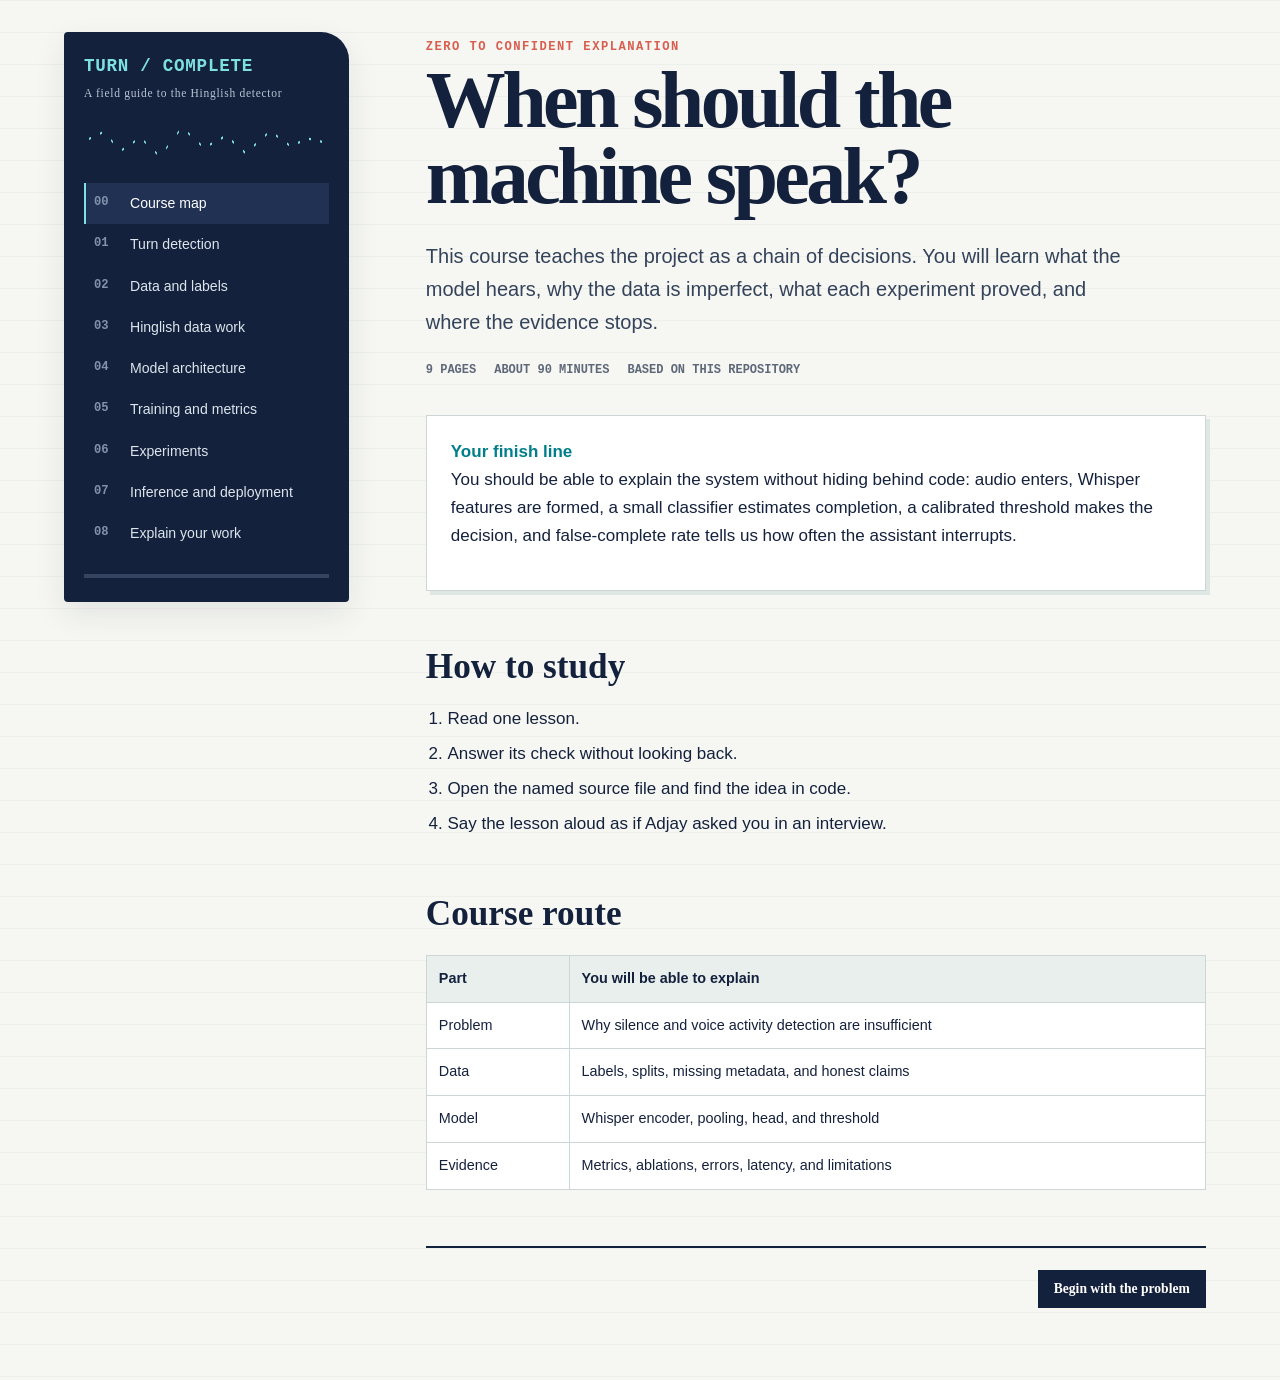
==== tutorial/index.html @ 8995cab4 "feat(docs): add interactive tutorial" ====
<!doctype html><html lang="en"><head><meta charset="utf-8"><meta name="viewport" content="width=device-width,initial-scale=1"><title>Hinglish turn detection course</title><link rel="stylesheet" href="assets/site.css"></head><body><div class="shell"><aside class="sidebar" data-nav></aside><main><p class="eyebrow">Zero to confident explanation</p><h1>When should the machine speak?</h1><p class="lead">This course teaches the project as a chain of decisions. You will learn what the model hears, why the data is imperfect, what each experiment proved, and where the evidence stops.</p><div class="lesson-meta"><span>9 PAGES</span><span>ABOUT 90 MINUTES</span><span>BASED ON THIS REPOSITORY</span></div><div class="card"><strong>Your finish line</strong><p>You should be able to explain the system without hiding behind code: audio enters, Whisper features are formed, a small classifier estimates completion, a calibrated threshold makes the decision, and false-complete rate tells us how often the assistant interrupts.</p></div><h2>How to study</h2><ol><li>Read one lesson.</li><li>Answer its check without looking back.</li><li>Open the named source file and find the idea in code.</li><li>Say the lesson aloud as if Adjay asked you in an interview.</li></ol><h2>Course route</h2><table><tr><th>Part</th><th>You will be able to explain</th></tr><tr><td>Problem</td><td>Why silence and voice activity detection are insufficient</td></tr><tr><td>Data</td><td>Labels, splits, missing metadata, and honest claims</td></tr><tr><td>Model</td><td>Whisper encoder, pooling, head, and threshold</td></tr><tr><td>Evidence</td><td>Metrics, ablations, errors, latency, and limitations</td></tr></table><div class="actions"><span></span><a class="button" href="01-problem.html">Begin with the problem</a></div></main></div><script src="assets/site.js"></script></body></html>
---- tutorial/assets/site.css ----
:root{--ink:#14213d;--cyan:#007f8b;--paper:#f6f7f2;--white:#fff;--coral:#d95d4f;--muted:#5e6878;--line:#ccd6d7;--shadow:0 12px 32px rgba(20,33,61,.09)}
*{box-sizing:border-box}html{scroll-behavior:smooth}body{margin:0;background:var(--paper);color:var(--ink);font:17px/1.65 "Segoe UI",Arial,sans-serif;background-image:linear-gradient(rgba(20,33,61,.035) 1px,transparent 1px);background-size:100% 32px}
a{color:var(--cyan);text-underline-offset:3px}a:hover{color:var(--coral)}:focus-visible{outline:3px solid var(--coral);outline-offset:3px}.shell{display:grid;grid-template-columns:285px minmax(0,780px);gap:clamp(28px,6vw,84px);max-width:1200px;margin:auto;padding:32px 24px 72px}.sidebar{position:sticky;top:24px;align-self:start;max-height:calc(100vh - 48px);overflow:auto;background:var(--ink);color:white;padding:24px 20px;border-radius:4px 28px 4px 4px;box-shadow:var(--shadow)}
.brand{font:700 1.1rem/1.2 Consolas,monospace;color:#7de1e2;letter-spacing:.04em}.brand small{display:block;color:#b9c4d3;font:500 .72rem/1.4 "Segoe UI";margin-top:8px}.wave{height:38px;margin:22px 0;background:repeating-linear-gradient(90deg,transparent 0 5px,#7de1e2 5px 7px,transparent 7px 11px);clip-path:polygon(0 45%,8% 20%,15% 70%,23% 35%,31% 85%,40% 8%,49% 62%,58% 30%,66% 76%,76% 18%,84% 56%,92% 38%,100% 50%,100% 56%,92% 44%,84% 62%,76% 24%,66% 82%,58% 36%,49% 68%,40% 14%,31% 91%,23% 41%,15% 76%,8% 26%,0 51%)}nav a{display:grid;grid-template-columns:28px 1fr;gap:8px;padding:9px 8px;color:#dce5ec;text-decoration:none;border-left:2px solid transparent;font-size:.88rem}nav a:hover,nav a[aria-current=page]{background:#203153;color:white;border-color:#7de1e2}nav a.done .n{color:#7de1e2}.n{font:700 .76rem Consolas,monospace;color:#8192aa;padding-top:3px}.progress{height:4px;background:#344461;margin-top:20px}.progress span{display:block;height:100%;background:#7de1e2;width:0}
main{min-width:0}.eyebrow{font:700 .76rem Consolas,monospace;color:var(--coral);letter-spacing:.12em;text-transform:uppercase;margin:8px 0}h1{font:800 clamp(2.4rem,7vw,5rem)/.95 Georgia,serif;letter-spacing:-.045em;margin:0 0 26px;max-width:820px}h2{font:750 clamp(1.55rem,4vw,2.2rem)/1.15 Georgia,serif;margin:56px 0 16px}h3{margin:32px 0 8px;font-size:1.05rem;text-transform:uppercase;letter-spacing:.06em}p{margin:0 0 18px}.lead{font-size:1.25rem;color:#34425a;max-width:700px}.lesson-meta{display:flex;gap:18px;flex-wrap:wrap;margin:24px 0 38px;font:700 .75rem Consolas,monospace;color:var(--muted)}.card,.example{background:var(--white);border:1px solid var(--line);padding:22px 24px;margin:24px 0;box-shadow:4px 4px 0 #dfe7e5}.card strong:first-child{color:var(--cyan)}.warning{border-left:5px solid var(--coral)}.formula{background:var(--ink);color:#eaf6f5;padding:20px 24px;overflow:auto;font:500 .9rem/1.7 Consolas,monospace;border-radius:3px}code{font:500 .88em Consolas,monospace;background:#e4ecea;padding:.12em .35em}pre code{background:transparent;padding:0}table{width:100%;border-collapse:collapse;background:white;font-size:.9rem;margin:20px 0}th,td{padding:11px 12px;border:1px solid var(--line);text-align:left}th{background:#e8efed}ul,ol{padding-left:1.35rem}li{margin:.45rem 0}.decision{display:grid;grid-template-columns:1fr 1fr;gap:12px}.decision div{padding:18px;background:white;border-top:4px solid var(--cyan)}.decision .bad{border-color:var(--coral)}details{background:white;border:1px solid var(--line);margin:12px 0;padding:14px 18px}summary{cursor:pointer;font-weight:700}.quiz label{display:block;padding:8px;margin:6px 0;background:#edf2f0;cursor:pointer}.quiz-result{font-weight:700;min-height:1.5em}.actions{display:flex;justify-content:space-between;align-items:center;gap:12px;margin-top:56px;padding-top:22px;border-top:2px solid var(--ink)}.button{display:inline-block;background:var(--ink);color:white;text-decoration:none;padding:11px 16px;border:0;font:700 .85rem "Segoe UI";cursor:pointer}.button:hover{background:var(--cyan);color:white}.complete{background:var(--cyan)}
@media(max-width:820px){.shell{display:block;padding:18px 16px 54px}.sidebar{position:relative;top:0;max-height:none;margin-bottom:42px;border-radius:4px 20px 4px 4px}nav{display:grid;grid-template-columns:1fr 1fr}.decision{grid-template-columns:1fr}h1{font-size:3rem}}@media(max-width:620px){nav{grid-template-columns:1fr}}@media(max-width:480px){.shell{padding:12px}.sidebar{padding:18px}.card,.example{padding:17px}body{font-size:16px}}@media(prefers-reduced-motion:reduce){html{scroll-behavior:auto}}
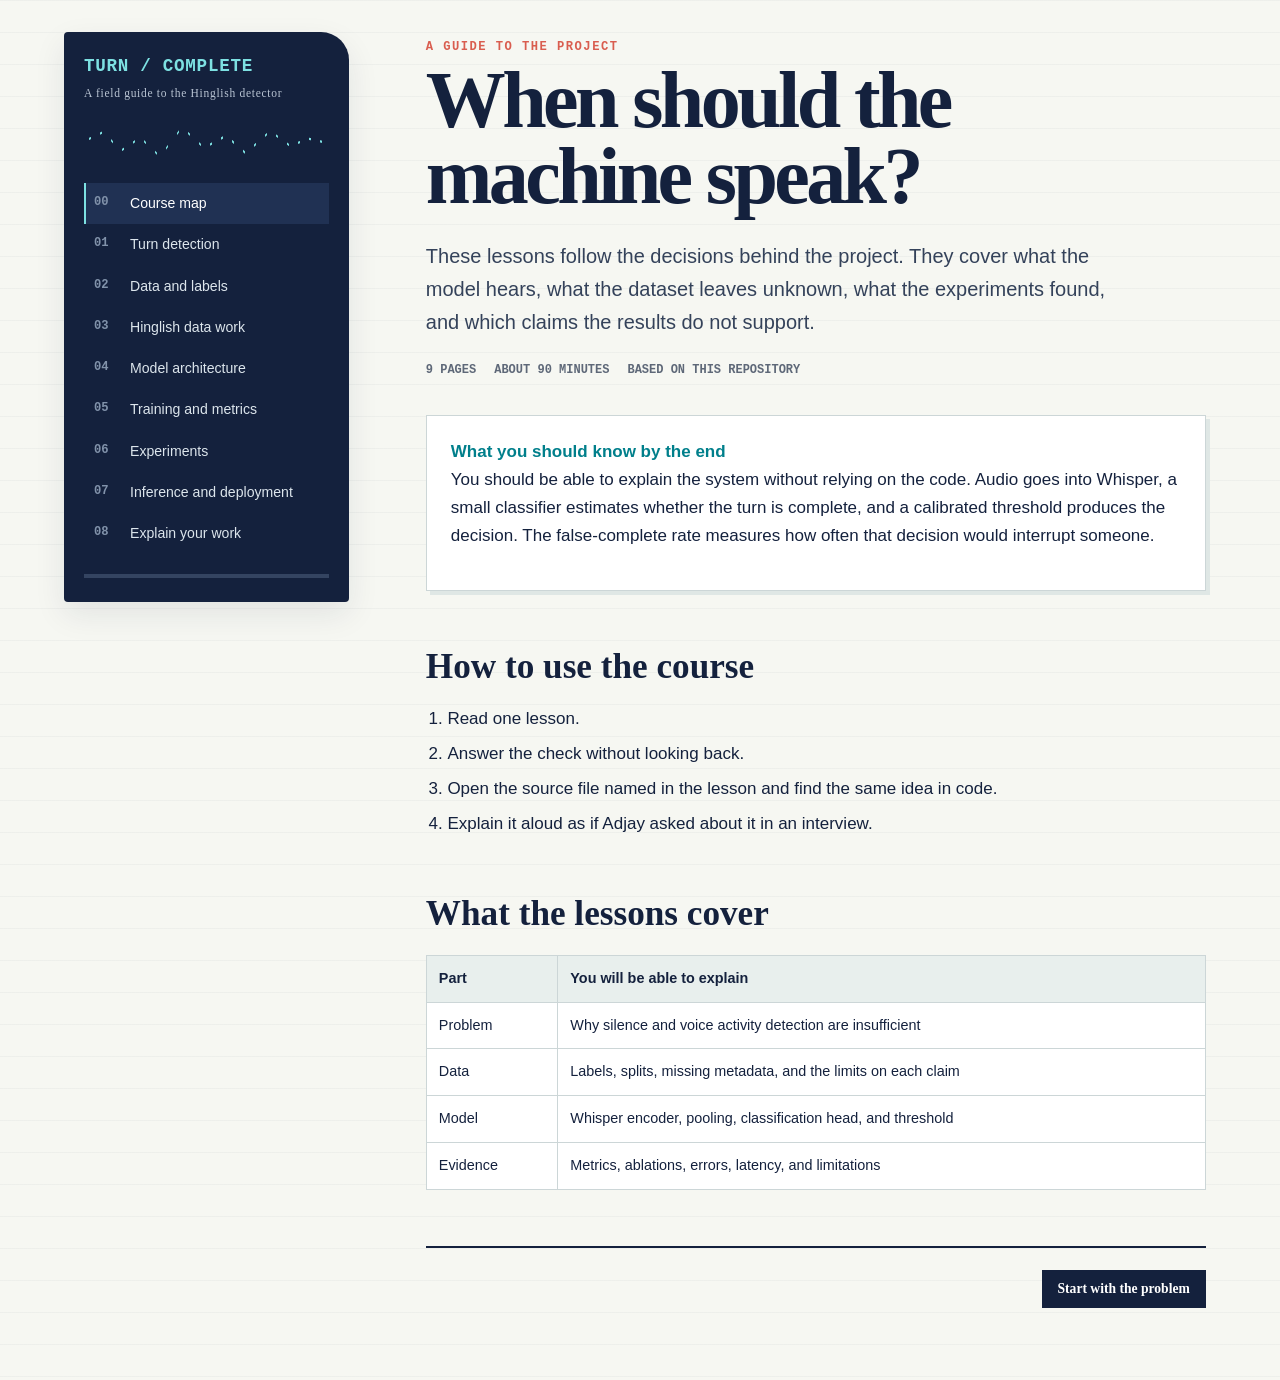
==== commit 49ef6084: "update" ====
--- a/tutorial/index.html
+++ b/tutorial/index.html
@@ -1 +1 @@
-<!doctype html><html lang="en"><head><meta charset="utf-8"><meta name="viewport" content="width=device-width,initial-scale=1"><title>Hinglish turn detection course</title><link rel="stylesheet" href="assets/site.css"></head><body><div class="shell"><aside class="sidebar" data-nav></aside><main><p class="eyebrow">Zero to confident explanation</p><h1>When should the machine speak?</h1><p class="lead">This course teaches the project as a chain of decisions. You will learn what the model hears, why the data is imperfect, what each experiment proved, and where the evidence stops.</p><div class="lesson-meta"><span>9 PAGES</span><span>ABOUT 90 MINUTES</span><span>BASED ON THIS REPOSITORY</span></div><div class="card"><strong>Your finish line</strong><p>You should be able to explain the system without hiding behind code: audio enters, Whisper features are formed, a small classifier estimates completion, a calibrated threshold makes the decision, and false-complete rate tells us how often the assistant interrupts.</p></div><h2>How to study</h2><ol><li>Read one lesson.</li><li>Answer its check without looking back.</li><li>Open the named source file and find the idea in code.</li><li>Say the lesson aloud as if Adjay asked you in an interview.</li></ol><h2>Course route</h2><table><tr><th>Part</th><th>You will be able to explain</th></tr><tr><td>Problem</td><td>Why silence and voice activity detection are insufficient</td></tr><tr><td>Data</td><td>Labels, splits, missing metadata, and honest claims</td></tr><tr><td>Model</td><td>Whisper encoder, pooling, head, and threshold</td></tr><tr><td>Evidence</td><td>Metrics, ablations, errors, latency, and limitations</td></tr></table><div class="actions"><span></span><a class="button" href="01-problem.html">Begin with the problem</a></div></main></div><script src="assets/site.js"></script></body></html>
+<!doctype html><html lang="en"><head><meta charset="utf-8"><meta name="viewport" content="width=device-width,initial-scale=1"><title>Hinglish turn detection course</title><link rel="stylesheet" href="assets/site.css"></head><body><div class="shell"><aside class="sidebar" data-nav></aside><main><p class="eyebrow">A guide to the project</p><h1>When should the machine speak?</h1><p class="lead">These lessons follow the decisions behind the project. They cover what the model hears, what the dataset leaves unknown, what the experiments found, and which claims the results do not support.</p><div class="lesson-meta"><span>9 PAGES</span><span>ABOUT 90 MINUTES</span><span>BASED ON THIS REPOSITORY</span></div><div class="card"><strong>What you should know by the end</strong><p>You should be able to explain the system without relying on the code. Audio goes into Whisper, a small classifier estimates whether the turn is complete, and a calibrated threshold produces the decision. The false-complete rate measures how often that decision would interrupt someone.</p></div><h2>How to use the course</h2><ol><li>Read one lesson.</li><li>Answer the check without looking back.</li><li>Open the source file named in the lesson and find the same idea in code.</li><li>Explain it aloud as if Adjay asked about it in an interview.</li></ol><h2>What the lessons cover</h2><table><tr><th>Part</th><th>You will be able to explain</th></tr><tr><td>Problem</td><td>Why silence and voice activity detection are insufficient</td></tr><tr><td>Data</td><td>Labels, splits, missing metadata, and the limits on each claim</td></tr><tr><td>Model</td><td>Whisper encoder, pooling, classification head, and threshold</td></tr><tr><td>Evidence</td><td>Metrics, ablations, errors, latency, and limitations</td></tr></table><div class="actions"><span></span><a class="button" href="01-problem.html">Start with the problem</a></div></main></div><script src="assets/site.js"></script></body></html>
